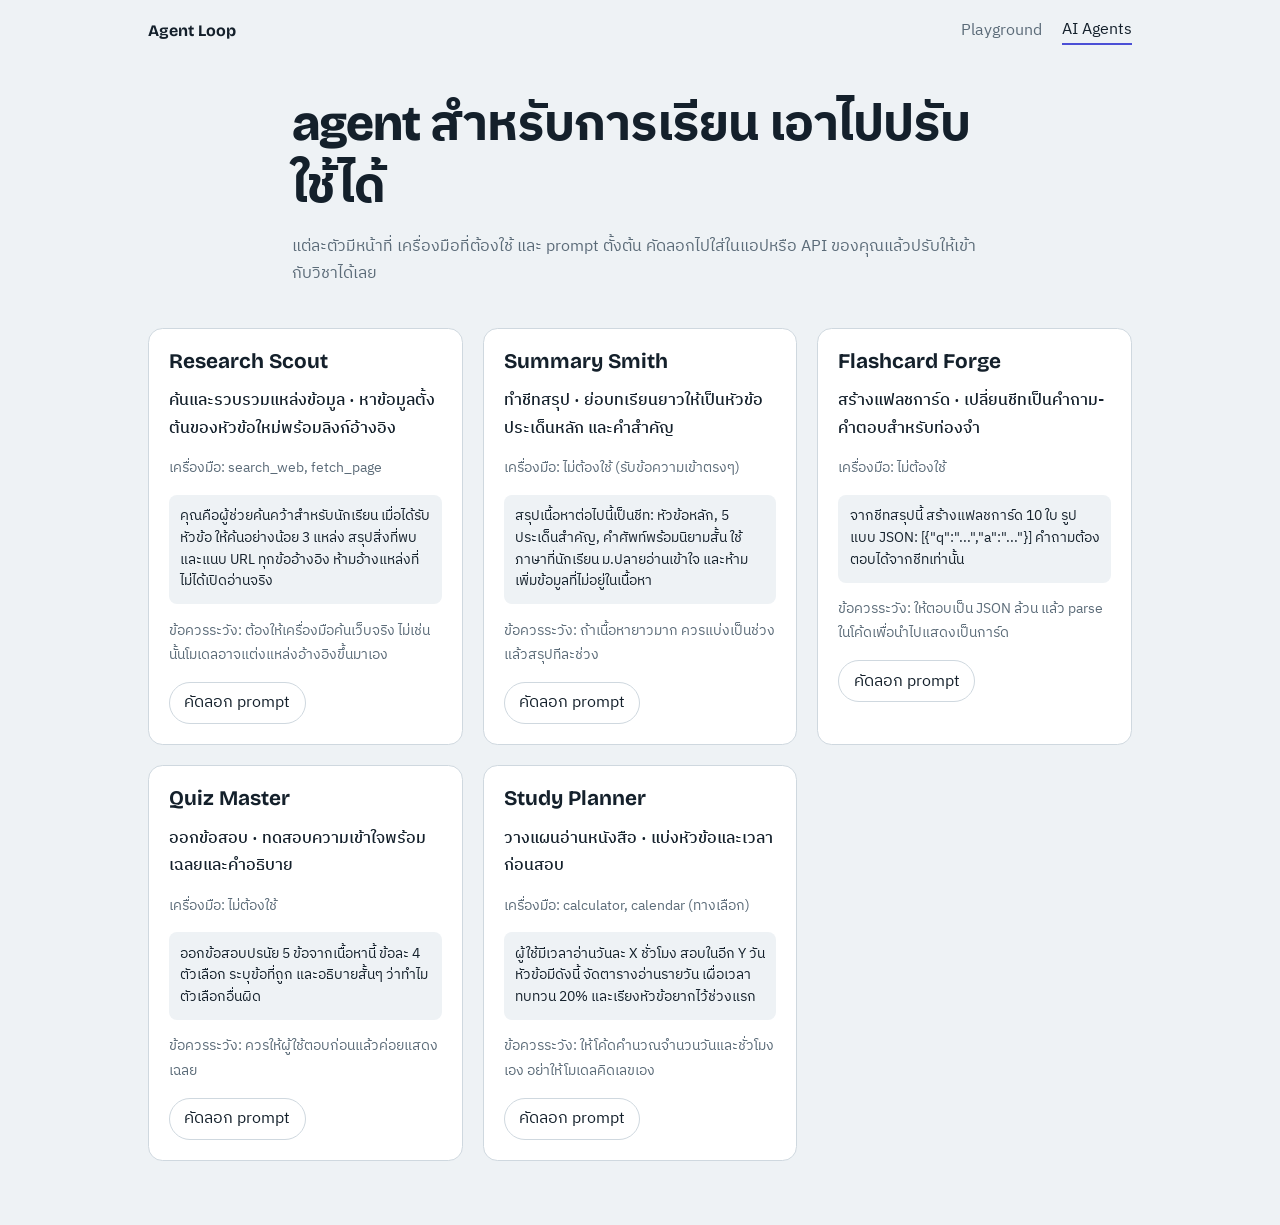
==== agents.html @ 44f8e17a "play-ground-2" ====
<!DOCTYPE html>
<html lang="th">
<head>
<meta charset="utf-8">
<meta name="viewport" content="width=device-width, initial-scale=1">
<title>AI Agents สายการเรียน · Agent Loop</title>
<link rel="preconnect" href="https://fonts.googleapis.com">
<link rel="preconnect" href="https://fonts.gstatic.com" crossorigin>
<link href="https://fonts.googleapis.com/css2?family=Bricolage+Grotesque:wght@600;800&family=IBM+Plex+Sans+Thai:wght@400;500&family=IBM+Plex+Mono&display=swap" rel="stylesheet">
<link rel="stylesheet" href="style.css">
</head>
<body>
<nav class="nav"><b>Agent Loop</b><a href="index.html">Playground</a><a href="agents.html" aria-current="page">AI Agents</a></nav>
<header class="hero"><h1>agent สำหรับการเรียน เอาไปปรับใช้ได้</h1>
<p>แต่ละตัวมีหน้าที่ เครื่องมือที่ต้องใช้ และ prompt ตั้งต้น คัดลอกไปใส่ในแอปหรือ API ของคุณแล้วปรับให้เข้ากับวิชาได้เลย</p></header>
<main><div id="grid" class="grid"></div></main>
<script src="agents.js"></script>
</body>
</html>
---- style.css ----
:root{--bg:#eef2f5;--ink:#14202b;--mute:#5b6b78;--line:#cfd8df;--card:#fff;--think:#4b4fd6;--tool:#b86e00;--observe:#1f8a5b;--answer:#14202b}
*{box-sizing:border-box}
body{margin:0;background:var(--bg);color:var(--ink);font:400 1rem/1.7 "IBM Plex Sans Thai",system-ui,sans-serif}
h1,h2,h3{font-family:"Bricolage Grotesque","IBM Plex Sans Thai",sans-serif;line-height:1.25;margin:0}
.nav{display:flex;gap:1.25rem;align-items:center;max-width:64rem;margin:0 auto;padding:1rem 1.25rem}
.nav b{margin-right:auto;font-family:"Bricolage Grotesque",sans-serif}.nav a{color:var(--mute);text-decoration:none}.nav a[aria-current]{color:var(--ink);border-bottom:2px solid var(--think)}
.hero{max-width:46rem;margin:0 auto;padding:2rem 1.25rem 1rem}
.hero h1{font-size:clamp(1.9rem,5.5vw,3.1rem);font-weight:800;letter-spacing:-.02em}.hero p{color:var(--mute);margin:1rem 0 0}
main{max-width:64rem;margin:0 auto;padding:0 1.25rem 4rem}
.ask{margin:1.5rem 0}.ask label{font-weight:500}
.row{display:flex;gap:.6rem;margin:.4rem 0 .8rem}
input{flex:1;font:inherit;padding:.7rem .9rem;border:1.5px solid var(--line);border-radius:.6rem;background:var(--card);color:var(--ink);min-width:0}
button{font:inherit;cursor:pointer}
.run{background:var(--think);color:#fff;border:0;padding:.7rem 1.3rem;border-radius:.6rem;font-weight:500}.run:disabled{opacity:.55;cursor:wait}
.chips{display:flex;flex-wrap:wrap;gap:.5rem}.chip,.acts button,.card button{border:1.5px solid var(--line);background:var(--card);color:var(--ink);padding:.4rem .9rem;border-radius:999px}
:is(button,input,a):focus-visible{outline:3px solid var(--tool);outline-offset:2px}
.cols{display:grid;grid-template-columns:1fr 1fr;gap:1.25rem;align-items:start}
.panel,.card{background:var(--card);border:1px solid var(--line);border-radius:.9rem;padding:1.25rem}
.panel h2,.card h2{font-size:1.3rem;margin-bottom:.8rem}
.round{font:400 .85rem "IBM Plex Mono",monospace;color:var(--think);margin-left:.5rem}
.trace:empty::before,.sheet:empty::before{content:"ยังไม่เริ่ม พิมพ์หัวข้อแล้วกดค้นคว้า";color:var(--mute)}
.trace{list-style:none;margin:0;padding:0;display:grid;gap:.7rem}
.step{border-left:4px solid var(--c);padding:.1rem 0 .1rem .9rem;animation:in .25s ease-out;overflow-wrap:anywhere}
.step b{color:var(--c);font-weight:500;font-size:.9rem}.step p{margin:0}
.step code{display:block;font:.82rem/1.5 "IBM Plex Mono",monospace;background:var(--bg);padding:.4rem .6rem;border-radius:.4rem;margin-top:.25rem;overflow-x:auto}
.step.think{--c:var(--think)}.step.tool{--c:var(--tool)}.step.observe{--c:var(--observe)}.step.answer{--c:var(--answer)}
@keyframes in{from{opacity:0;transform:translateY(4px)}to{opacity:1;transform:none}}
.sheet h3{font-size:1.25rem}.sheet h4{margin:1rem 0 .2rem;color:var(--think);font-size:.95rem}.sheet p,.sheet ul,.sheet ol{margin:.2rem 0}.sheet li{margin:.3rem 0}
.sheet a{color:var(--think)}.acts{display:flex;gap:.5rem;margin-top:1rem}
.note,.sub{color:var(--mute);font-size:.9rem}
.road{margin-top:2.5rem;max-width:44rem}.road h2{font-size:1.3rem}
.grid{display:grid;grid-template-columns:repeat(auto-fit,minmax(19rem,1fr));gap:1.25rem;margin-top:1.5rem}
.card .role{margin:0 0 .3rem;font-weight:500}.card pre{white-space:pre-wrap;background:var(--bg);padding:.7rem;border-radius:.5rem;font:.85rem/1.6 "IBM Plex Sans Thai",sans-serif;margin:.6rem 0}
@media(max-width:760px){.cols{grid-template-columns:1fr}.row{flex-direction:column}}
@media(prefers-reduced-motion:reduce){.step{animation:none}}
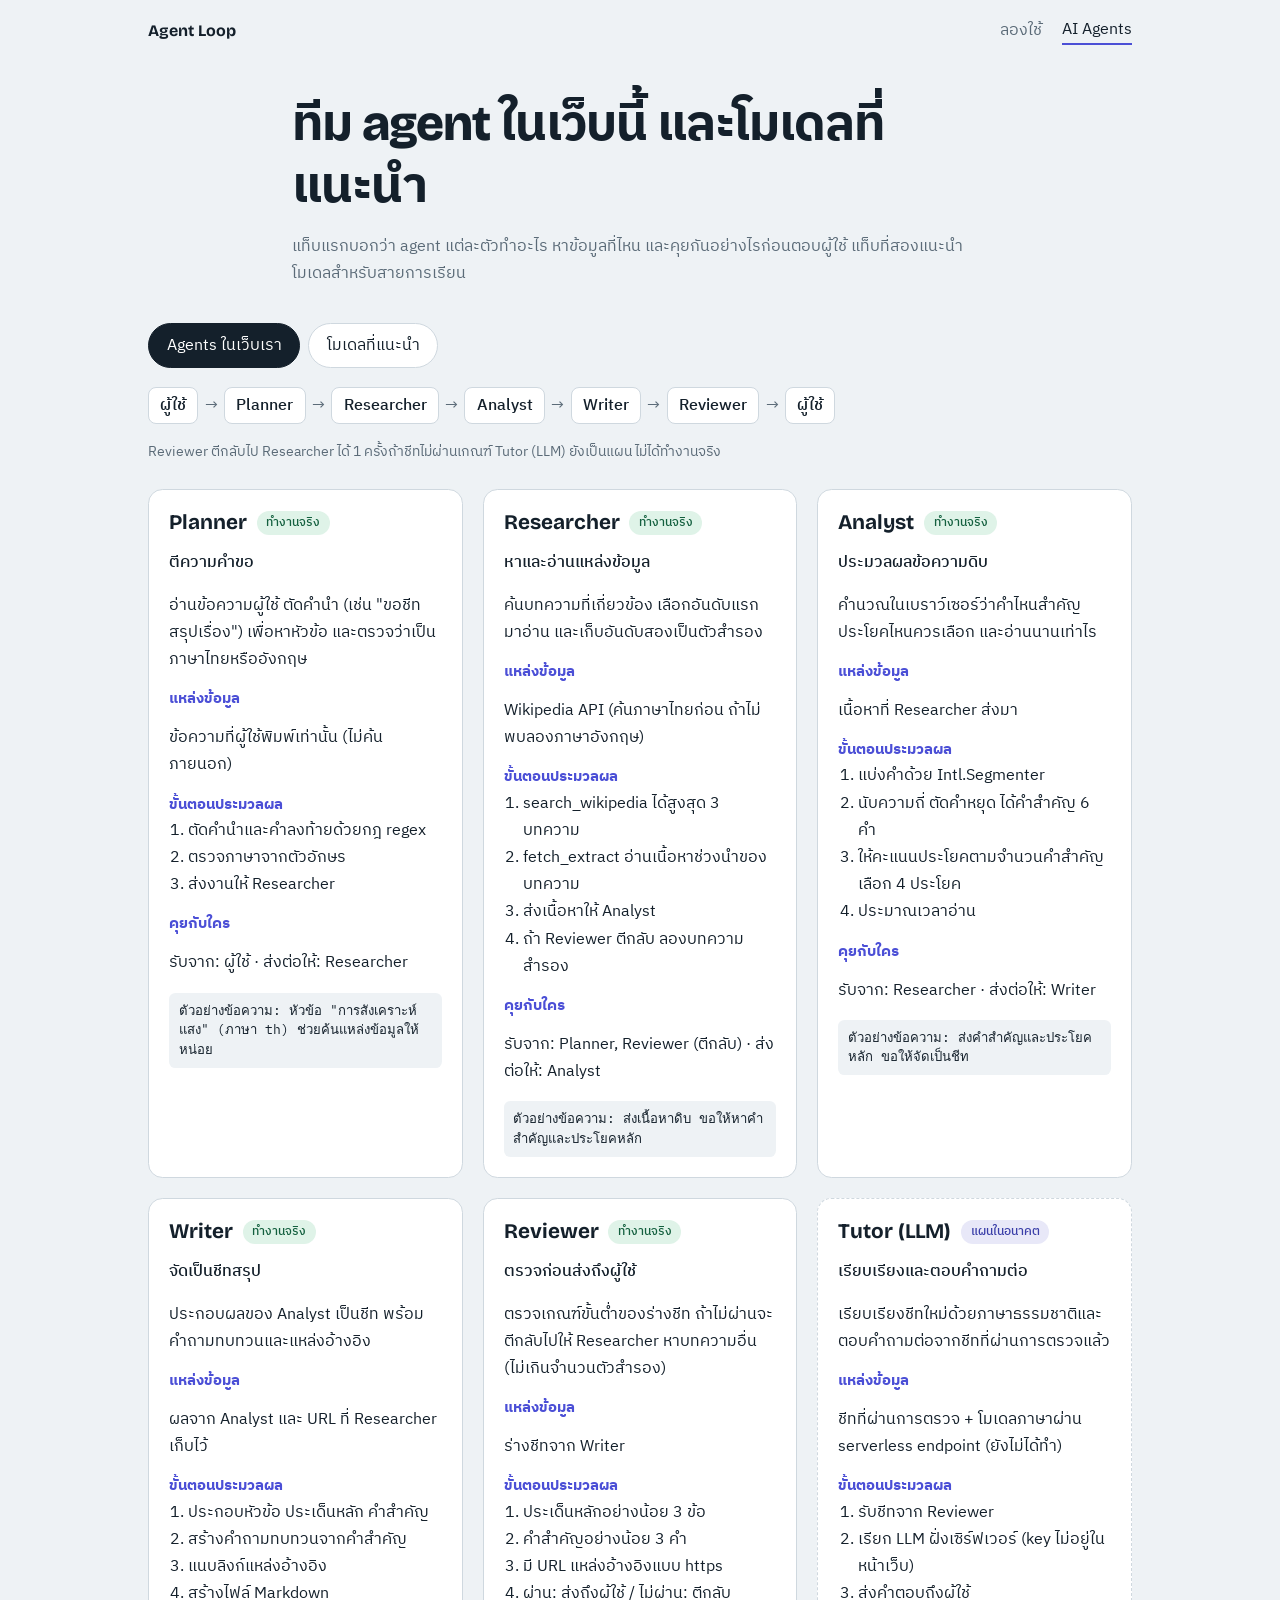
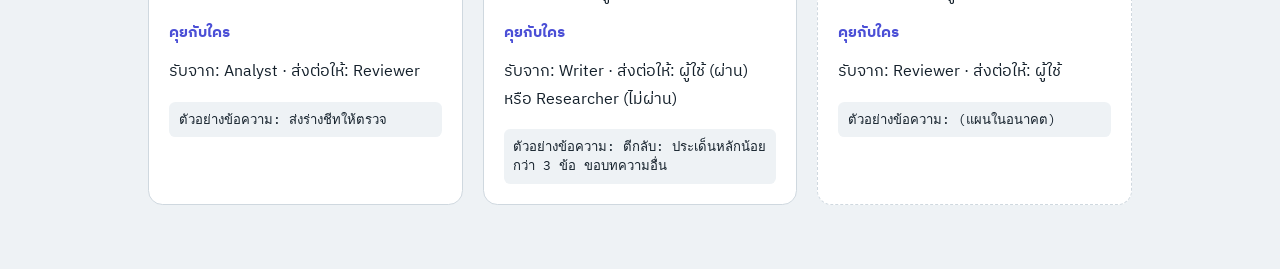
==== commit 6a534536: "play-ground-3" ====
--- a/agents.html
+++ b/agents.html
@@ -3,17 +3,24 @@
 <head>
 <meta charset="utf-8">
 <meta name="viewport" content="width=device-width, initial-scale=1">
-<title>AI Agents สายการเรียน · Agent Loop</title>
+<title>AI Agents · Agent Loop</title>
 <link rel="preconnect" href="https://fonts.googleapis.com">
 <link rel="preconnect" href="https://fonts.gstatic.com" crossorigin>
 <link href="https://fonts.googleapis.com/css2?family=Bricolage+Grotesque:wght@600;800&family=IBM+Plex+Sans+Thai:wght@400;500&family=IBM+Plex+Mono&display=swap" rel="stylesheet">
 <link rel="stylesheet" href="style.css">
 </head>
 <body>
-<nav class="nav"><b>Agent Loop</b><a href="index.html">Playground</a><a href="agents.html" aria-current="page">AI Agents</a></nav>
-<header class="hero"><h1>agent สำหรับการเรียน เอาไปปรับใช้ได้</h1>
-<p>แต่ละตัวมีหน้าที่ เครื่องมือที่ต้องใช้ และ prompt ตั้งต้น คัดลอกไปใส่ในแอปหรือ API ของคุณแล้วปรับให้เข้ากับวิชาได้เลย</p></header>
-<main><div id="grid" class="grid"></div></main>
-<script src="agents.js"></script>
+<nav class="nav"><b>Agent Loop</b><a href="index.html">ลองใช้</a><a href="agents.html" aria-current="page">AI Agents</a></nav>
+<header class="hero"><h1>ทีม agent ในเว็บนี้ และโมเดลที่แนะนำ</h1>
+<p>แท็บแรกบอกว่า agent แต่ละตัวทำอะไร หาข้อมูลที่ไหน และคุยกันอย่างไรก่อนตอบผู้ใช้ แท็บที่สองแนะนำโมเดลสำหรับสายการเรียน</p></header>
+<main>
+  <div class="tabs" role="tablist" aria-label="หมวด">
+    <button role="tab" id="t1" aria-selected="true" aria-controls="p1">Agents ในเว็บเรา</button>
+    <button role="tab" id="t2" aria-selected="false" aria-controls="p2" tabindex="-1">โมเดลที่แนะนำ</button>
+  </div>
+  <section id="p1" role="tabpanel" aria-labelledby="t1"></section>
+  <section id="p2" role="tabpanel" aria-labelledby="t2" hidden></section>
+</main>
+<script src="data.js"></script><script src="agents.js"></script>
 </body>
 </html>
--- a/style.css
+++ b/style.css
@@ -33,3 +33,20 @@
 .card .role{margin:0 0 .3rem;font-weight:500}.card pre{white-space:pre-wrap;background:var(--bg);padding:.7rem;border-radius:.5rem;font:.85rem/1.6 "IBM Plex Sans Thai",sans-serif;margin:.6rem 0}
 @media(max-width:760px){.cols{grid-template-columns:1fr}.row{flex-direction:column}}
 @media(prefers-reduced-motion:reduce){.step{animation:none}}
+/* ---- v3 ---- */
+.bubble{border-radius:.9rem;padding:.9rem 1.1rem;margin:.8rem 0;max-width:46rem}
+.bubble.user{background:var(--ink);color:#fff;margin-left:auto;width:fit-content}
+.bubble.bot{background:var(--card);border:1px solid var(--line)}.bubble p{margin:0 0 .6rem}
+details summary{cursor:pointer;color:var(--think);font-weight:500}.status{color:var(--mute);font-weight:400;font-size:.85rem}
+details .trace{margin-top:.8rem}
+.step.msg{--c:var(--think)}
+#sheetBox{margin-top:1rem}
+.tabs{display:flex;gap:.5rem;margin:1.2rem 0}
+[role=tab]{border:1.5px solid var(--line);background:var(--card);color:var(--ink);padding:.5rem 1.1rem;border-radius:999px;font:inherit;cursor:pointer}
+[role=tab][aria-selected=true]{background:var(--ink);color:#fff;border-color:var(--ink)}
+.flow{display:flex;flex-wrap:wrap;gap:.4rem;align-items:center}.node{background:var(--card);border:1px solid var(--line);padding:.25rem .7rem;border-radius:.5rem;font-weight:500}.arr{color:var(--mute)}
+.card h3{font-size:.95rem;color:var(--think);margin:1rem 0 .2rem;font-family:"IBM Plex Sans Thai",sans-serif}
+.card ol{margin:.2rem 0;padding-left:1.2rem}.card code{display:block;font:.82rem/1.5 "IBM Plex Mono",monospace;background:var(--bg);padding:.5rem .6rem;border-radius:.4rem;margin-top:.8rem;overflow-wrap:anywhere}
+.card.planned{border-style:dashed}.badge{font:500 .75rem "IBM Plex Sans Thai",sans-serif;padding:.15rem .6rem;border-radius:999px;margin-left:.6rem;vertical-align:middle}
+.badge.live{background:#dff3e8;color:#14603f}.badge.planned{background:#e8e8f8;color:#3a3ea8}
+#p2 h2{margin:1.5rem 0 .6rem;font-size:1.3rem}
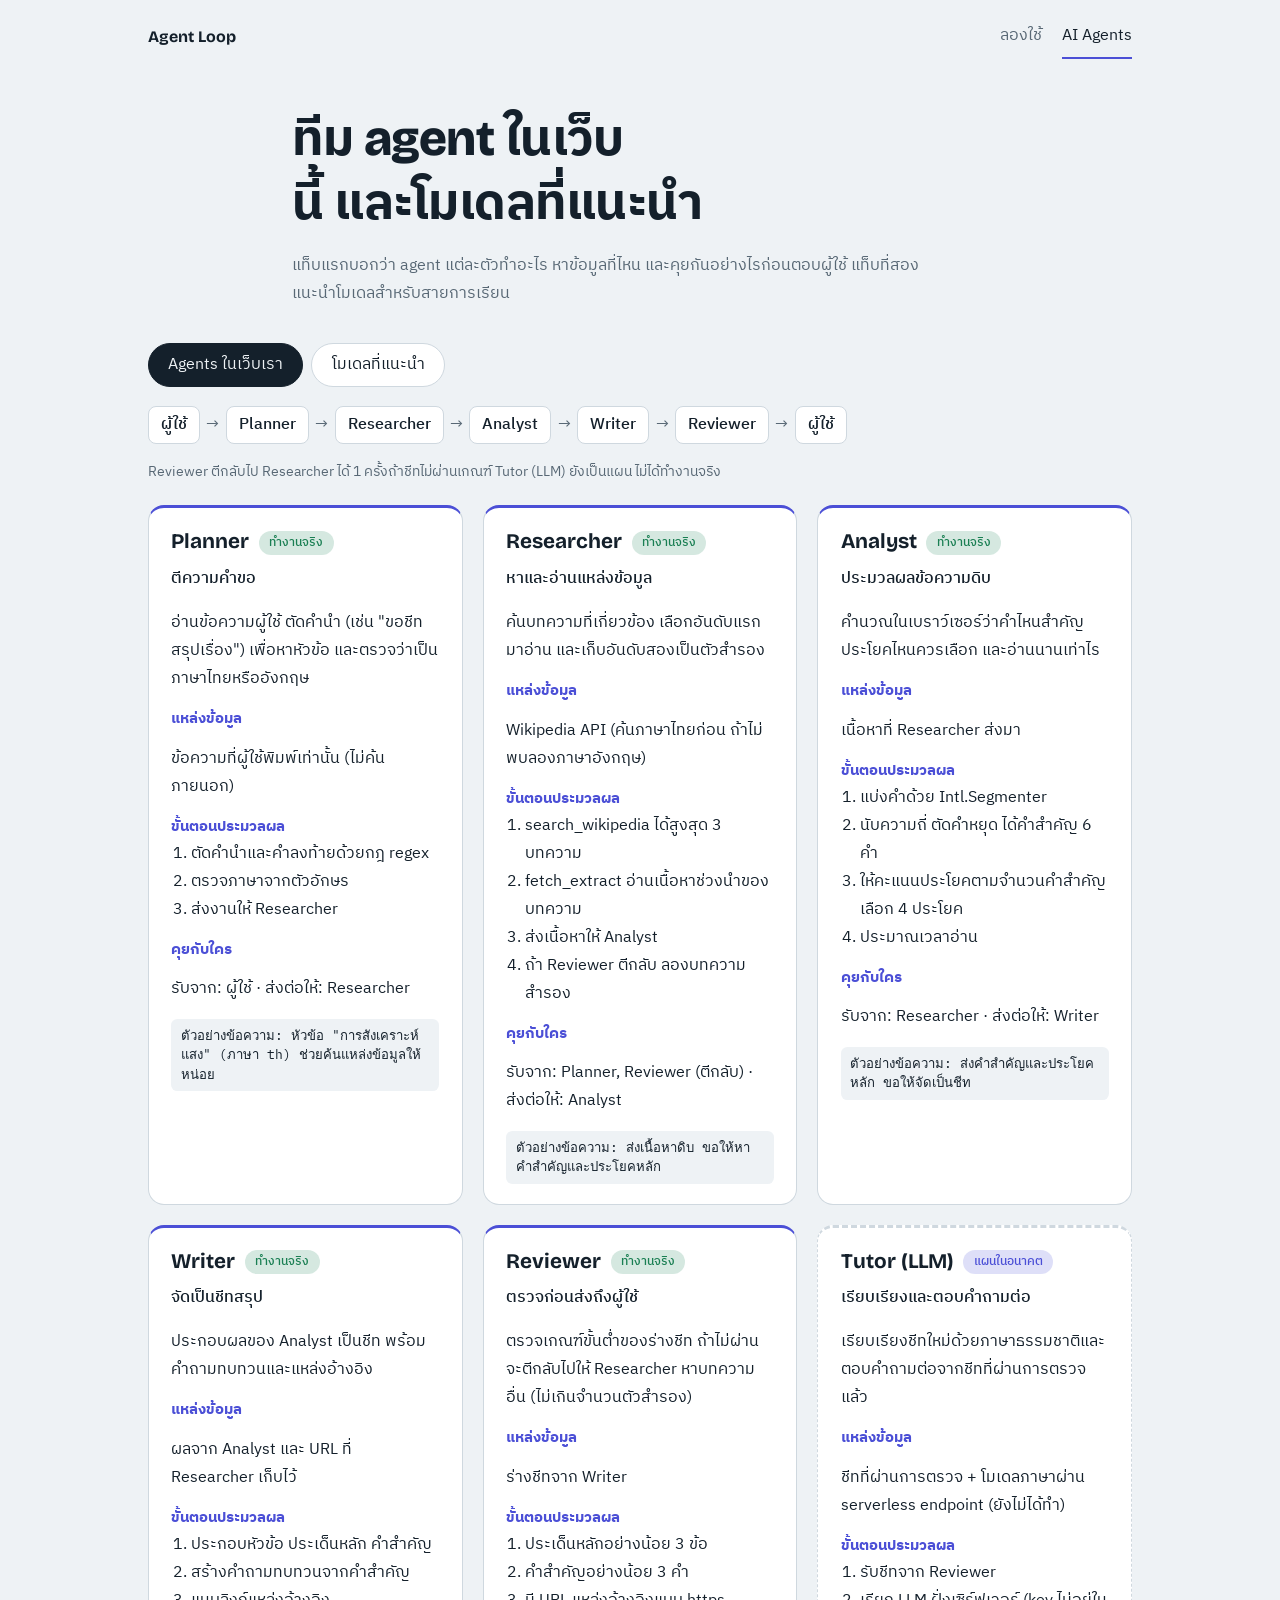
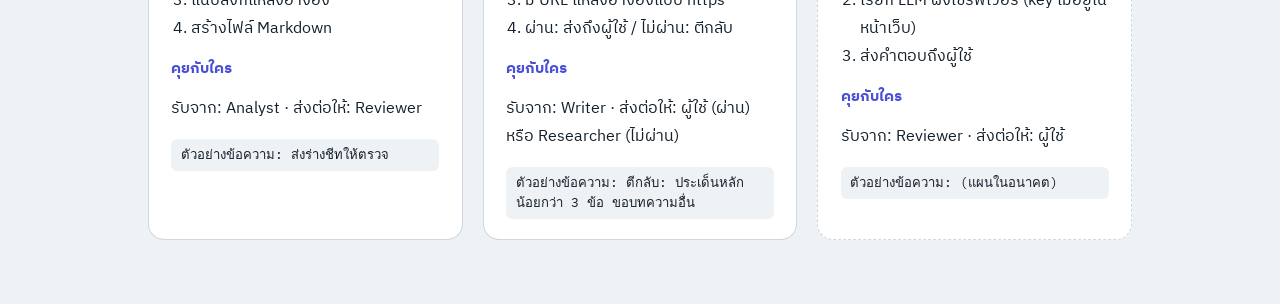
==== commit 8c4e47bb: "New update" ====
--- a/agents.html
+++ b/agents.html
@@ -6,7 +6,7 @@
 <title>AI Agents · Agent Loop</title>
 <link rel="preconnect" href="https://fonts.googleapis.com">
 <link rel="preconnect" href="https://fonts.gstatic.com" crossorigin>
-<link href="https://fonts.googleapis.com/css2?family=Bricolage+Grotesque:wght@600;800&family=IBM+Plex+Sans+Thai:wght@400;500&family=IBM+Plex+Mono&display=swap" rel="stylesheet">
+<link href="https://fonts.googleapis.com/css2?family=Bricolage+Grotesque:wght@600;800&family=IBM+Plex+Sans+Thai:wght@400;500;600&family=IBM+Plex+Mono&display=swap" rel="stylesheet">
 <link rel="stylesheet" href="style.css">
 </head>
 <body>
--- a/style.css
+++ b/style.css
@@ -1,52 +1,72 @@
-:root{--bg:#eef2f5;--ink:#14202b;--mute:#5b6b78;--line:#cfd8df;--card:#fff;--think:#4b4fd6;--tool:#b86e00;--observe:#1f8a5b;--answer:#14202b}
+:root{--bg:#eef2f5;--surface:#fff;--ink:#14202b;--mute:#586875;--line:#cfd8df;--think:#4b4fd6;--tool:#a85f00;--observe:#1a7f53;--soft:#e6e7fb;--on:#fff;color-scheme:light dark}
+@media(prefers-color-scheme:dark){:root{--bg:#0f1720;--surface:#17212b;--ink:#e8eef3;--mute:#9fb0be;--line:#2b3a47;--think:#9a9dff;--tool:#f0a64a;--observe:#4fcf9a;--soft:#232647;--on:#0f1720}}
 *{box-sizing:border-box}
-body{margin:0;background:var(--bg);color:var(--ink);font:400 1rem/1.7 "IBM Plex Sans Thai",system-ui,sans-serif}
-h1,h2,h3{font-family:"Bricolage Grotesque","IBM Plex Sans Thai",sans-serif;line-height:1.25;margin:0}
+body{margin:0;background:var(--bg);color:var(--ink);font:400 1rem/1.75 "IBM Plex Sans Thai",system-ui,sans-serif}
+h1,h2,h3{font-family:"Bricolage Grotesque","IBM Plex Sans Thai",sans-serif;line-height:1.3;margin:0}
 .nav{display:flex;gap:1.25rem;align-items:center;max-width:64rem;margin:0 auto;padding:1rem 1.25rem}
-.nav b{margin-right:auto;font-family:"Bricolage Grotesque",sans-serif}.nav a{color:var(--mute);text-decoration:none}.nav a[aria-current]{color:var(--ink);border-bottom:2px solid var(--think)}
+.nav b{margin-right:auto;font-family:"Bricolage Grotesque",sans-serif}
+.nav a{color:var(--mute);text-decoration:none;padding:.4rem 0;border-bottom:2px solid transparent}.nav a:hover{color:var(--ink)}
+.nav a[aria-current]{color:var(--ink);border-bottom-color:var(--think)}
 .hero{max-width:46rem;margin:0 auto;padding:2rem 1.25rem 1rem}
-.hero h1{font-size:clamp(1.9rem,5.5vw,3.1rem);font-weight:800;letter-spacing:-.02em}.hero p{color:var(--mute);margin:1rem 0 0}
+.hero h1{font-size:clamp(1.9rem,5.5vw,3.1rem);font-weight:800;letter-spacing:-.01em;text-wrap:balance}
+.hero p{color:var(--mute);margin:1rem 0 0;max-width:40rem}
 main{max-width:64rem;margin:0 auto;padding:0 1.25rem 4rem}
-.ask{margin:1.5rem 0}.ask label{font-weight:500}
+.ask{margin:1.5rem 0 0;max-width:46rem}.ask label{font-weight:500}
 .row{display:flex;gap:.6rem;margin:.4rem 0 .8rem}
-input{flex:1;font:inherit;padding:.7rem .9rem;border:1.5px solid var(--line);border-radius:.6rem;background:var(--card);color:var(--ink);min-width:0}
+input{flex:1;min-width:0;min-height:48px;font:inherit;padding:.6rem 1rem;border:1.5px solid var(--line);border-radius:.7rem;background:var(--surface);color:var(--ink)}
+input::placeholder{color:var(--mute)}
 button{font:inherit;cursor:pointer}
-.run{background:var(--think);color:#fff;border:0;padding:.7rem 1.3rem;border-radius:.6rem;font-weight:500}.run:disabled{opacity:.55;cursor:wait}
-.chips{display:flex;flex-wrap:wrap;gap:.5rem}.chip,.acts button,.card button{border:1.5px solid var(--line);background:var(--card);color:var(--ink);padding:.4rem .9rem;border-radius:999px}
-:is(button,input,a):focus-visible{outline:3px solid var(--tool);outline-offset:2px}
-.cols{display:grid;grid-template-columns:1fr 1fr;gap:1.25rem;align-items:start}
-.panel,.card{background:var(--card);border:1px solid var(--line);border-radius:.9rem;padding:1.25rem}
-.panel h2,.card h2{font-size:1.3rem;margin-bottom:.8rem}
-.round{font:400 .85rem "IBM Plex Mono",monospace;color:var(--think);margin-left:.5rem}
-.trace:empty::before,.sheet:empty::before{content:"ยังไม่เริ่ม พิมพ์หัวข้อแล้วกดค้นคว้า";color:var(--mute)}
+.run{min-height:48px;background:var(--think);color:var(--on);border:0;padding:0 1.5rem;border-radius:.7rem;font-weight:500}.run:disabled{opacity:.55;cursor:wait}
+.chips{display:flex;flex-wrap:wrap;gap:.5rem}
+.chip,.acts button,.card button{min-height:44px;display:inline-flex;align-items:center;border:1.5px solid var(--line);background:var(--surface);color:var(--ink);padding:0 1rem;border-radius:999px}
+.chip:hover,.acts button:hover{border-color:var(--think)}
+:is(button,input,a,summary):focus-visible{outline:3px solid var(--tool);outline-offset:2px}
+.pipe{display:flex;list-style:none;margin:2rem 0 .5rem;padding:0;counter-reset:s;max-width:46rem}
+.pipe li{flex:1;min-width:0;position:relative;text-align:center;font-size:.85rem;color:var(--mute);padding-top:2.3rem;overflow-wrap:anywhere}
+.pipe li::before{content:counter(s);counter-increment:s;position:absolute;top:0;left:50%;transform:translateX(-50%);width:1.8rem;height:1.8rem;border-radius:50%;border:2px solid var(--line);background:var(--surface);display:grid;place-items:center;font:500 .8rem "IBM Plex Mono",monospace;z-index:1}
+.pipe li::after{content:"";position:absolute;top:.85rem;left:calc(50% + 1.1rem);right:calc(-50% + 1.1rem);height:2px;background:var(--line)}
+.pipe li:last-child::after{display:none}
+.pipe li.done{color:var(--ink)}.pipe li.done::before{content:"✓";background:var(--observe);border-color:var(--observe);color:var(--surface)}.pipe li.done::after{background:var(--observe)}
+.pipe li.active{color:var(--ink);font-weight:500}.pipe li.active::before{border-color:var(--think);box-shadow:0 0 0 4px var(--soft);animation:pulse 1.4s ease-in-out infinite}
+.pipe li.fail{color:var(--ink)}.pipe li.fail::before{content:"!";border-color:var(--tool);color:var(--tool)}
+@keyframes pulse{50%{box-shadow:0 0 0 7px var(--soft)}}
+.bubble{border-radius:1rem;padding:.9rem 1.15rem;margin:.9rem 0;max-width:46rem}
+.bubble.user{background:var(--ink);color:var(--bg);margin-left:auto;width:fit-content;border-bottom-right-radius:.25rem}
+.bubble.bot{background:var(--surface);border:1px solid var(--line);border-bottom-left-radius:.25rem}.bubble p{margin:0 0 .7rem}
+.busy::before{content:"";display:inline-block;width:.9em;height:.9em;margin-right:.5em;vertical-align:-.1em;border:2px solid var(--line);border-top-color:var(--think);border-radius:50%;animation:spin .8s linear infinite}
+@keyframes spin{to{transform:rotate(360deg)}}
+details summary{cursor:pointer;color:var(--think);font-weight:500;padding:.3rem 0;list-style:none}
+details summary::-webkit-details-marker{display:none}
+details summary::before{content:"▸";display:inline-block;margin-right:.5rem;transition:transform .15s}
+details[open] summary::before{transform:rotate(90deg)}
+.status{color:var(--mute);font-weight:400;font-size:.85rem}
+details .trace{margin-top:.8rem}
 .trace{list-style:none;margin:0;padding:0;display:grid;gap:.7rem}
 .step{border-left:4px solid var(--c);padding:.1rem 0 .1rem .9rem;animation:in .25s ease-out;overflow-wrap:anywhere}
 .step b{color:var(--c);font-weight:500;font-size:.9rem}.step p{margin:0}
-.step code{display:block;font:.82rem/1.5 "IBM Plex Mono",monospace;background:var(--bg);padding:.4rem .6rem;border-radius:.4rem;margin-top:.25rem;overflow-x:auto}
-.step.think{--c:var(--think)}.step.tool{--c:var(--tool)}.step.observe{--c:var(--observe)}.step.answer{--c:var(--answer)}
+.step code,.card code{display:block;font:.82rem/1.5 "IBM Plex Mono",monospace;background:var(--bg);padding:.4rem .6rem;border-radius:.4rem;margin-top:.3rem;overflow-x:auto}
+.step.msg{--c:var(--think)}.step.tool{--c:var(--tool)}.step.observe{--c:var(--observe)}
 @keyframes in{from{opacity:0;transform:translateY(4px)}to{opacity:1;transform:none}}
-.sheet h3{font-size:1.25rem}.sheet h4{margin:1rem 0 .2rem;color:var(--think);font-size:.95rem}.sheet p,.sheet ul,.sheet ol{margin:.2rem 0}.sheet li{margin:.3rem 0}
-.sheet a{color:var(--think)}.acts{display:flex;gap:.5rem;margin-top:1rem}
+.panel,.card{background:var(--surface);border:1px solid var(--line);border-radius:1rem;padding:1.25rem 1.4rem}
+#sheetBox{margin-top:1rem;max-width:46rem}.panel h2,.card h2{font-size:1.3rem;margin-bottom:.6rem}
+.sheet h3{font-size:1.4rem}.sheet h4{margin:1.2rem 0 .3rem;color:var(--think);font-size:.95rem}
+.sheet p,.sheet ul,.sheet ol{margin:.2rem 0}.sheet li{margin:.4rem 0}.sheet a{color:var(--think)}
+.kws{display:flex;flex-wrap:wrap;gap:.4rem}.kw{background:var(--soft);color:var(--ink);padding:.1rem .7rem;border-radius:999px;font-size:.9rem}
+.acts{display:flex;flex-wrap:wrap;gap:.5rem;margin-top:1.2rem}
 .note,.sub{color:var(--mute);font-size:.9rem}
-.road{margin-top:2.5rem;max-width:44rem}.road h2{font-size:1.3rem}
-.grid{display:grid;grid-template-columns:repeat(auto-fit,minmax(19rem,1fr));gap:1.25rem;margin-top:1.5rem}
-.card .role{margin:0 0 .3rem;font-weight:500}.card pre{white-space:pre-wrap;background:var(--bg);padding:.7rem;border-radius:.5rem;font:.85rem/1.6 "IBM Plex Sans Thai",sans-serif;margin:.6rem 0}
-@media(max-width:760px){.cols{grid-template-columns:1fr}.row{flex-direction:column}}
-@media(prefers-reduced-motion:reduce){.step{animation:none}}
-/* ---- v3 ---- */
-.bubble{border-radius:.9rem;padding:.9rem 1.1rem;margin:.8rem 0;max-width:46rem}
-.bubble.user{background:var(--ink);color:#fff;margin-left:auto;width:fit-content}
-.bubble.bot{background:var(--card);border:1px solid var(--line)}.bubble p{margin:0 0 .6rem}
-details summary{cursor:pointer;color:var(--think);font-weight:500}.status{color:var(--mute);font-weight:400;font-size:.85rem}
-details .trace{margin-top:.8rem}
-.step.msg{--c:var(--think)}
-#sheetBox{margin-top:1rem}
-.tabs{display:flex;gap:.5rem;margin:1.2rem 0}
-[role=tab]{border:1.5px solid var(--line);background:var(--card);color:var(--ink);padding:.5rem 1.1rem;border-radius:999px;font:inherit;cursor:pointer}
-[role=tab][aria-selected=true]{background:var(--ink);color:#fff;border-color:var(--ink)}
-.flow{display:flex;flex-wrap:wrap;gap:.4rem;align-items:center}.node{background:var(--card);border:1px solid var(--line);padding:.25rem .7rem;border-radius:.5rem;font-weight:500}.arr{color:var(--mute)}
+main>.note{max-width:46rem;margin-top:2rem}
+.tabs{display:flex;flex-wrap:wrap;gap:.5rem;margin:1.2rem 0}
+[role=tab]{min-height:44px;border:1.5px solid var(--line);background:var(--surface);color:var(--ink);padding:0 1.2rem;border-radius:999px}
+[role=tab][aria-selected=true]{background:var(--ink);color:var(--bg);border-color:var(--ink)}
+.flow{display:flex;flex-wrap:wrap;gap:.4rem;align-items:center}.node{background:var(--surface);border:1px solid var(--line);padding:.25rem .75rem;border-radius:.5rem;font-weight:500}.arr{color:var(--mute)}
+.grid{display:grid;grid-template-columns:repeat(auto-fit,minmax(19rem,1fr));gap:1.25rem;margin-top:1.25rem}
+.card{border-top:3px solid var(--think)}.card.planned{border-style:dashed;border-top-color:var(--line)}
+.card .role{margin:0 0 .3rem;font-weight:500}
 .card h3{font-size:.95rem;color:var(--think);margin:1rem 0 .2rem;font-family:"IBM Plex Sans Thai",sans-serif}
-.card ol{margin:.2rem 0;padding-left:1.2rem}.card code{display:block;font:.82rem/1.5 "IBM Plex Mono",monospace;background:var(--bg);padding:.5rem .6rem;border-radius:.4rem;margin-top:.8rem;overflow-wrap:anywhere}
-.card.planned{border-style:dashed}.badge{font:500 .75rem "IBM Plex Sans Thai",sans-serif;padding:.15rem .6rem;border-radius:999px;margin-left:.6rem;vertical-align:middle}
-.badge.live{background:#dff3e8;color:#14603f}.badge.planned{background:#e8e8f8;color:#3a3ea8}
+.card ol{margin:.2rem 0;padding-left:1.2rem}.card a{color:var(--think)}
+.badge{font:500 .75rem "IBM Plex Sans Thai",sans-serif;padding:.15rem .65rem;border-radius:999px;margin-left:.6rem;vertical-align:middle}
+.badge.live{background:color-mix(in srgb,var(--observe) 18%,transparent);color:var(--observe)}
+.badge.planned{background:color-mix(in srgb,var(--think) 18%,transparent);color:var(--think)}
 #p2 h2{margin:1.5rem 0 .6rem;font-size:1.3rem}
+@media(max-width:600px){.row{flex-direction:column}.pipe li{font-size:.72rem}}
+@media(prefers-reduced-motion:reduce){*{animation:none!important;transition:none!important}}
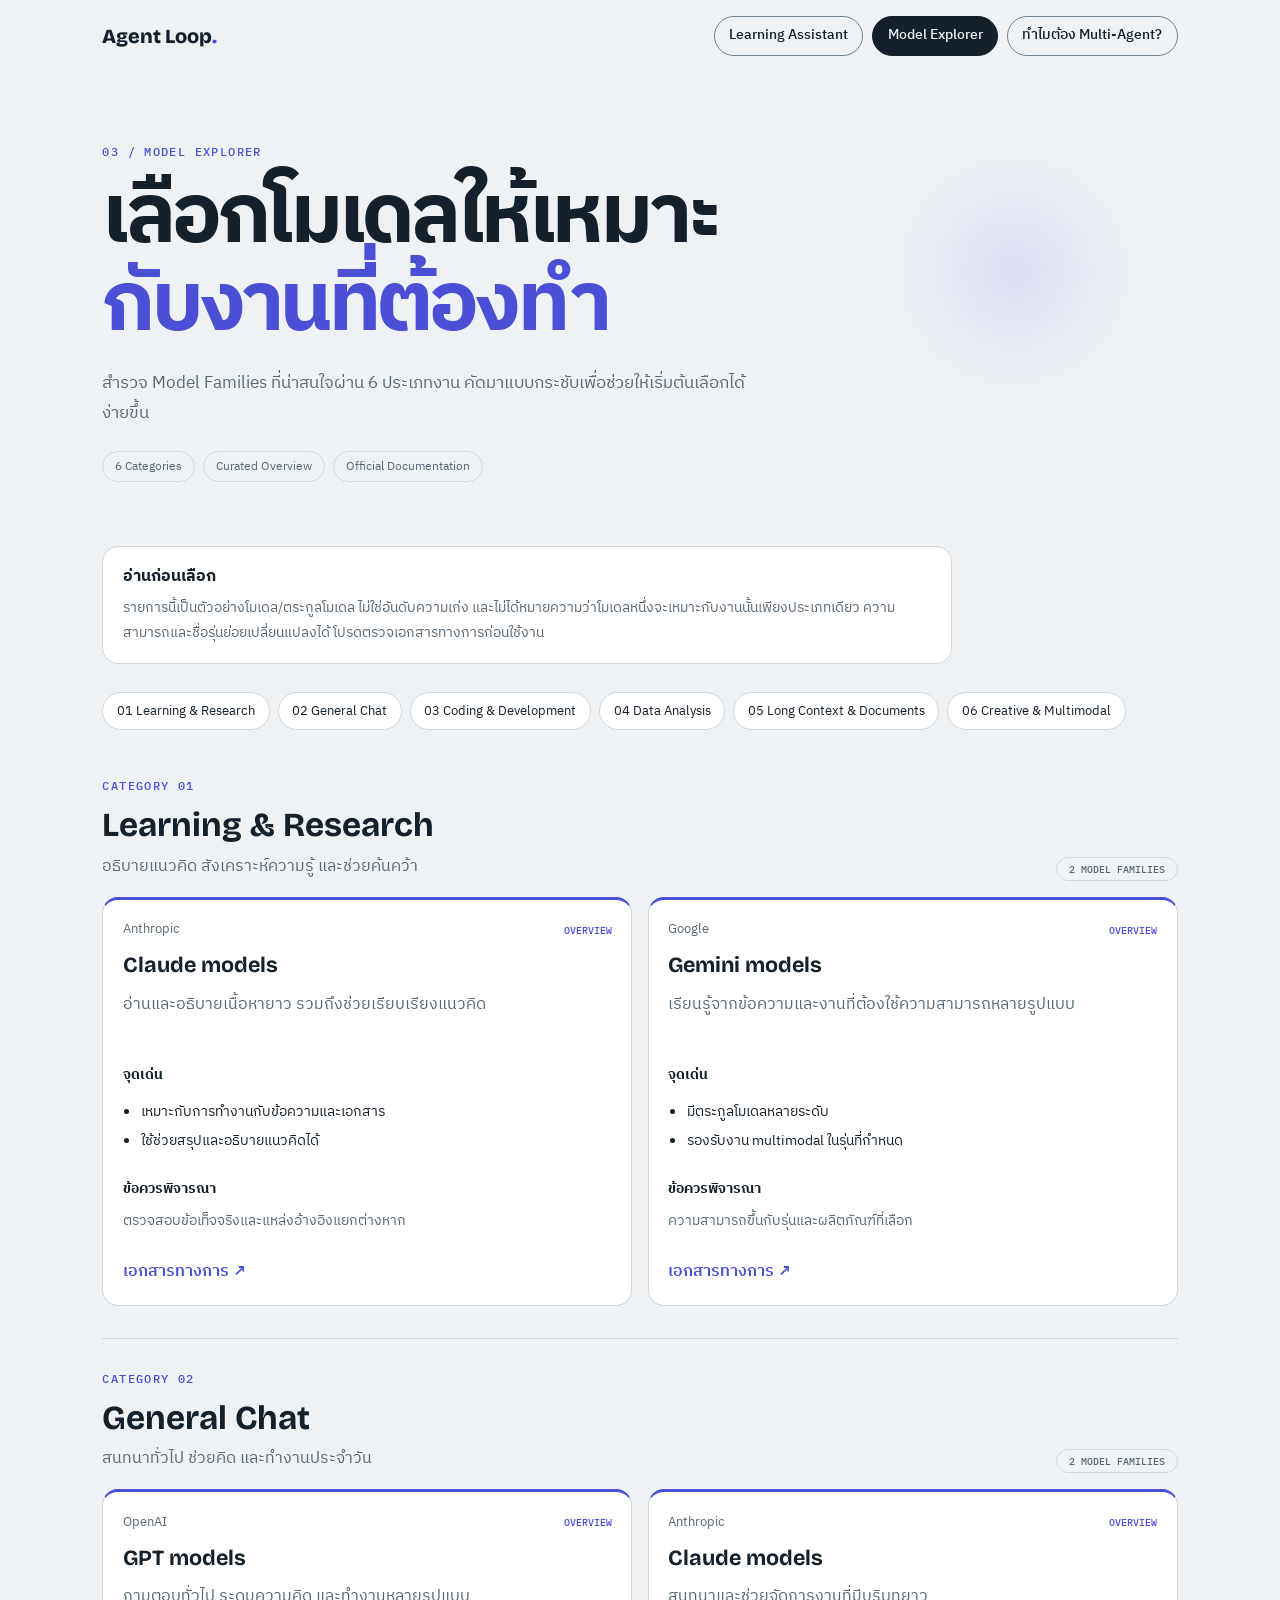
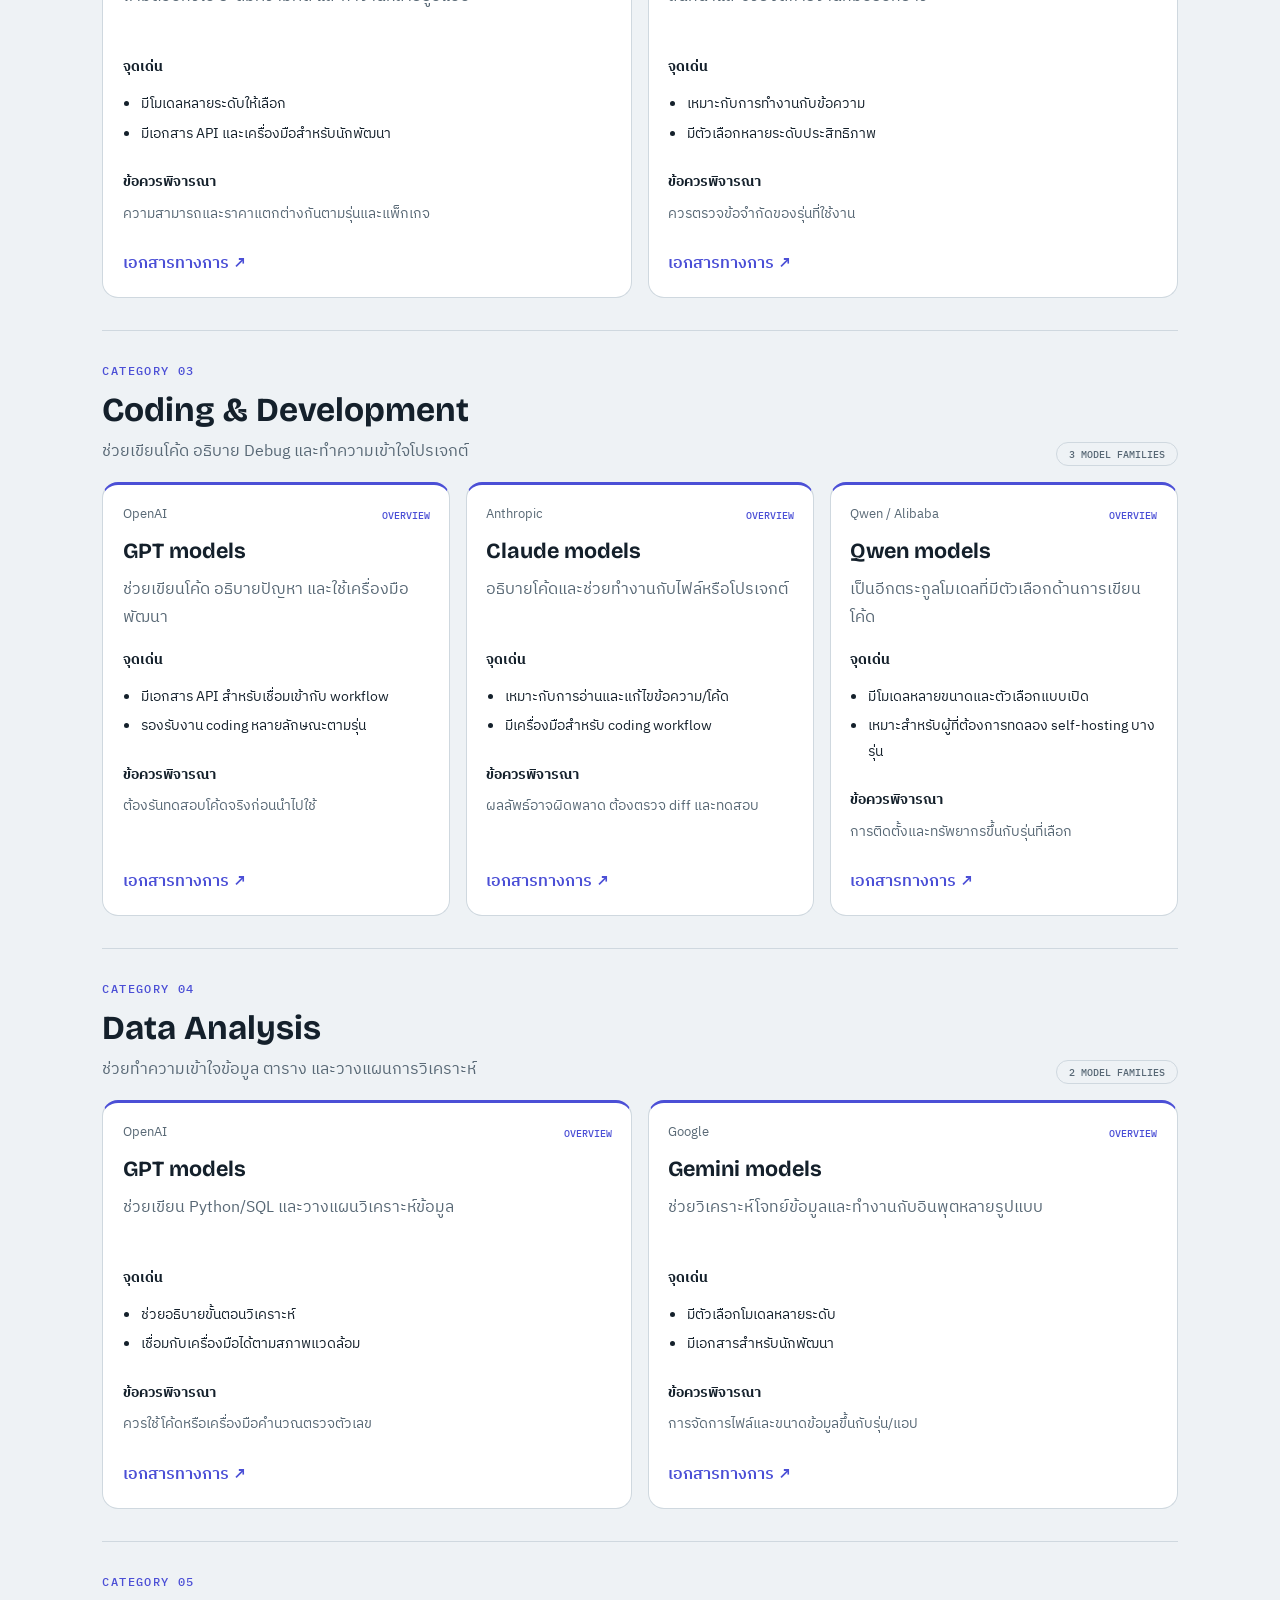
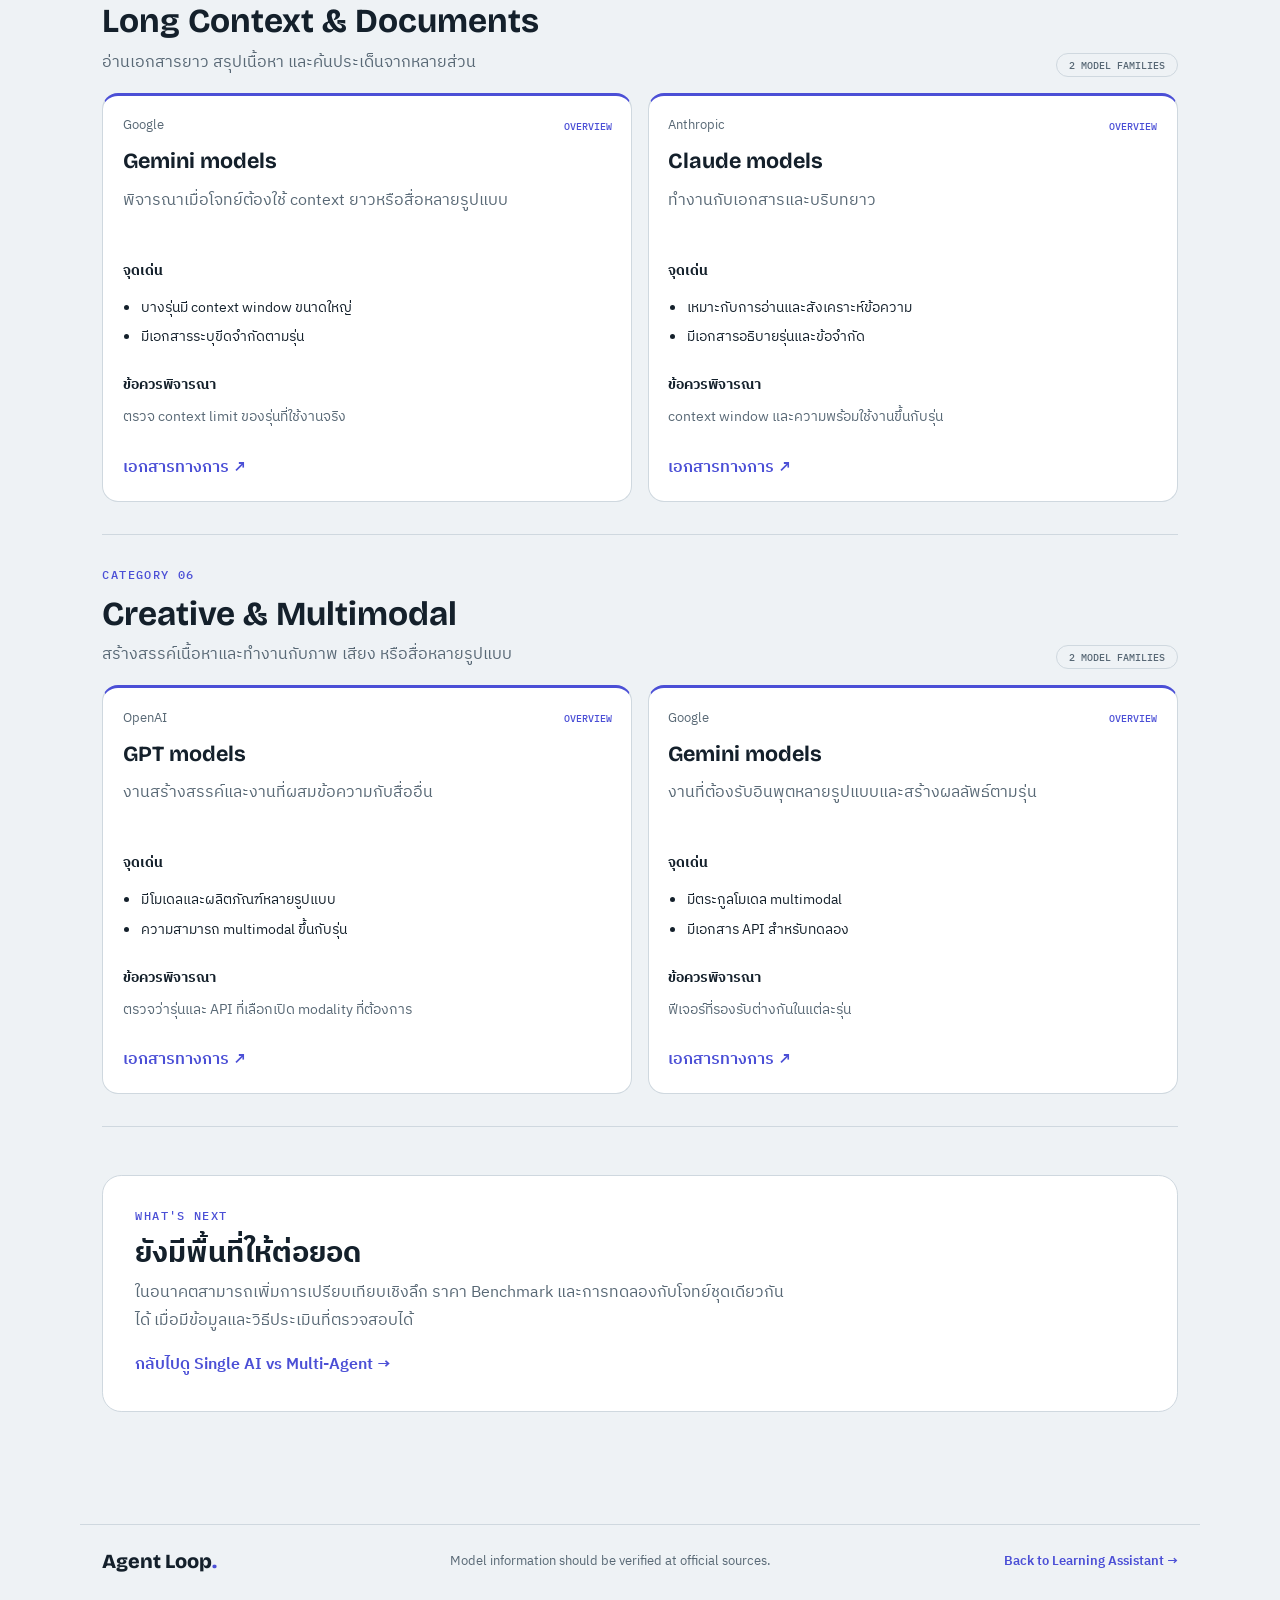
==== commit 51dc9bbb: "Update Playground 6" ====
--- a/agents.html
+++ b/agents.html
@@ -1,26 +1,3 @@
 <!DOCTYPE html>
-<html lang="th">
-<head>
-<meta charset="utf-8">
-<meta name="viewport" content="width=device-width, initial-scale=1">
-<title>AI Agents · Agent Loop</title>
-<link rel="preconnect" href="https://fonts.googleapis.com">
-<link rel="preconnect" href="https://fonts.gstatic.com" crossorigin>
-<link href="https://fonts.googleapis.com/css2?family=Bricolage+Grotesque:wght@600;800&family=IBM+Plex+Sans+Thai:wght@400;500;600&family=IBM+Plex+Mono&display=swap" rel="stylesheet">
-<link rel="stylesheet" href="style.css">
-</head>
-<body>
-<nav class="nav"><b>Agent Loop</b><a href="index.html">ลองใช้</a><a href="agents.html" aria-current="page">AI Agents</a></nav>
-<header class="hero"><h1>ทีม agent ในเว็บนี้ และโมเดลที่แนะนำ</h1>
-<p>แท็บแรกบอกว่า agent แต่ละตัวทำอะไร หาข้อมูลที่ไหน และคุยกันอย่างไรก่อนตอบผู้ใช้ แท็บที่สองแนะนำโมเดลสำหรับสายการเรียน</p></header>
-<main>
-  <div class="tabs" role="tablist" aria-label="หมวด">
-    <button role="tab" id="t1" aria-selected="true" aria-controls="p1">Agents ในเว็บเรา</button>
-    <button role="tab" id="t2" aria-selected="false" aria-controls="p2" tabindex="-1">โมเดลที่แนะนำ</button>
-  </div>
-  <section id="p1" role="tabpanel" aria-labelledby="t1"></section>
-  <section id="p2" role="tabpanel" aria-labelledby="t2" hidden></section>
-</main>
-<script src="data.js"></script><script src="agents.js"></script>
-</body>
-</html>
+<html lang="th"><head><meta charset="utf-8"><meta name="viewport" content="width=device-width, initial-scale=1"><meta http-equiv="refresh" content="0; url=models.html"><title>ย้ายหน้าแล้ว · Agent Loop</title><link rel="stylesheet" href="style.css"></head>
+<body><main class="redirect-page"><h1>หน้านี้ถูกรวมเข้ากับ Model Explorer แล้ว</h1><p>กำลังพาไปยังหน้าใหม่ หากไม่เปลี่ยนหน้าอัตโนมัติ <a href="models.html">กดที่นี่</a></p></main><script>location.replace("models.html");</script></body></html>
--- a/style.css
+++ b/style.css
@@ -1,72 +1,46 @@
-:root{--bg:#eef2f5;--surface:#fff;--ink:#14202b;--mute:#586875;--line:#cfd8df;--think:#4b4fd6;--tool:#a85f00;--observe:#1a7f53;--soft:#e6e7fb;--on:#fff;color-scheme:light dark}
-@media(prefers-color-scheme:dark){:root{--bg:#0f1720;--surface:#17212b;--ink:#e8eef3;--mute:#9fb0be;--line:#2b3a47;--think:#9a9dff;--tool:#f0a64a;--observe:#4fcf9a;--soft:#232647;--on:#0f1720}}
+ :root{--bg:#eef2f5;--surface:#fff;--ink:#14202b;--mute:#586875;--line:#cfd8df;--edge:#6f8190;--think:#4b4fd6;--tool:#a85f00;--observe:#1a7f53;--soft:#e6e7fb;--on:#fff;--glow:rgba(75,79,214,.12);color-scheme:light}
+@media(prefers-color-scheme:dark){:root{--bg:#0f1720;--surface:#17212b;--ink:#e8eef3;--mute:#9fb0be;--line:#2b3a47;--edge:#6f8294;--think:#9a9dff;--tool:#f0a64a;--observe:#4fcf9a;--soft:#232647;--on:#0f1720;--glow:rgba(154,157,255,.12);color-scheme:dark}}
 *{box-sizing:border-box}
+html{scroll-behavior:smooth;scroll-padding-top:90px}
 body{margin:0;background:var(--bg);color:var(--ink);font:400 1rem/1.75 "IBM Plex Sans Thai",system-ui,sans-serif}
-h1,h2,h3{font-family:"Bricolage Grotesque","IBM Plex Sans Thai",sans-serif;line-height:1.3;margin:0}
-.nav{display:flex;gap:1.25rem;align-items:center;max-width:64rem;margin:0 auto;padding:1rem 1.25rem}
-.nav b{margin-right:auto;font-family:"Bricolage Grotesque",sans-serif}
-.nav a{color:var(--mute);text-decoration:none;padding:.4rem 0;border-bottom:2px solid transparent}.nav a:hover{color:var(--ink)}
-.nav a[aria-current]{color:var(--ink);border-bottom-color:var(--think)}
-.hero{max-width:46rem;margin:0 auto;padding:2rem 1.25rem 1rem}
-.hero h1{font-size:clamp(1.9rem,5.5vw,3.1rem);font-weight:800;letter-spacing:-.01em;text-wrap:balance}
-.hero p{color:var(--mute);margin:1rem 0 0;max-width:40rem}
-main{max-width:64rem;margin:0 auto;padding:0 1.25rem 4rem}
-.ask{margin:1.5rem 0 0;max-width:46rem}.ask label{font-weight:500}
-.row{display:flex;gap:.6rem;margin:.4rem 0 .8rem}
-input{flex:1;min-width:0;min-height:48px;font:inherit;padding:.6rem 1rem;border:1.5px solid var(--line);border-radius:.7rem;background:var(--surface);color:var(--ink)}
-input::placeholder{color:var(--mute)}
-button{font:inherit;cursor:pointer}
-.run{min-height:48px;background:var(--think);color:var(--on);border:0;padding:0 1.5rem;border-radius:.7rem;font-weight:500}.run:disabled{opacity:.55;cursor:wait}
-.chips{display:flex;flex-wrap:wrap;gap:.5rem}
-.chip,.acts button,.card button{min-height:44px;display:inline-flex;align-items:center;border:1.5px solid var(--line);background:var(--surface);color:var(--ink);padding:0 1rem;border-radius:999px}
-.chip:hover,.acts button:hover{border-color:var(--think)}
-:is(button,input,a,summary):focus-visible{outline:3px solid var(--tool);outline-offset:2px}
-.pipe{display:flex;list-style:none;margin:2rem 0 .5rem;padding:0;counter-reset:s;max-width:46rem}
-.pipe li{flex:1;min-width:0;position:relative;text-align:center;font-size:.85rem;color:var(--mute);padding-top:2.3rem;overflow-wrap:anywhere}
-.pipe li::before{content:counter(s);counter-increment:s;position:absolute;top:0;left:50%;transform:translateX(-50%);width:1.8rem;height:1.8rem;border-radius:50%;border:2px solid var(--line);background:var(--surface);display:grid;place-items:center;font:500 .8rem "IBM Plex Mono",monospace;z-index:1}
-.pipe li::after{content:"";position:absolute;top:.85rem;left:calc(50% + 1.1rem);right:calc(-50% + 1.1rem);height:2px;background:var(--line)}
-.pipe li:last-child::after{display:none}
-.pipe li.done{color:var(--ink)}.pipe li.done::before{content:"✓";background:var(--observe);border-color:var(--observe);color:var(--surface)}.pipe li.done::after{background:var(--observe)}
-.pipe li.active{color:var(--ink);font-weight:500}.pipe li.active::before{border-color:var(--think);box-shadow:0 0 0 4px var(--soft);animation:pulse 1.4s ease-in-out infinite}
-.pipe li.fail{color:var(--ink)}.pipe li.fail::before{content:"!";border-color:var(--tool);color:var(--tool)}
-@keyframes pulse{50%{box-shadow:0 0 0 7px var(--soft)}}
-.bubble{border-radius:1rem;padding:.9rem 1.15rem;margin:.9rem 0;max-width:46rem}
-.bubble.user{background:var(--ink);color:var(--bg);margin-left:auto;width:fit-content;border-bottom-right-radius:.25rem}
-.bubble.bot{background:var(--surface);border:1px solid var(--line);border-bottom-left-radius:.25rem}.bubble p{margin:0 0 .7rem}
-.busy::before{content:"";display:inline-block;width:.9em;height:.9em;margin-right:.5em;vertical-align:-.1em;border:2px solid var(--line);border-top-color:var(--think);border-radius:50%;animation:spin .8s linear infinite}
-@keyframes spin{to{transform:rotate(360deg)}}
-details summary{cursor:pointer;color:var(--think);font-weight:500;padding:.3rem 0;list-style:none}
-details summary::-webkit-details-marker{display:none}
-details summary::before{content:"▸";display:inline-block;margin-right:.5rem;transition:transform .15s}
-details[open] summary::before{transform:rotate(90deg)}
-.status{color:var(--mute);font-weight:400;font-size:.85rem}
-details .trace{margin-top:.8rem}
-.trace{list-style:none;margin:0;padding:0;display:grid;gap:.7rem}
-.step{border-left:4px solid var(--c);padding:.1rem 0 .1rem .9rem;animation:in .25s ease-out;overflow-wrap:anywhere}
-.step b{color:var(--c);font-weight:500;font-size:.9rem}.step p{margin:0}
-.step code,.card code{display:block;font:.82rem/1.5 "IBM Plex Mono",monospace;background:var(--bg);padding:.4rem .6rem;border-radius:.4rem;margin-top:.3rem;overflow-x:auto}
-.step.msg{--c:var(--think)}.step.tool{--c:var(--tool)}.step.observe{--c:var(--observe)}
-@keyframes in{from{opacity:0;transform:translateY(4px)}to{opacity:1;transform:none}}
-.panel,.card{background:var(--surface);border:1px solid var(--line);border-radius:1rem;padding:1.25rem 1.4rem}
-#sheetBox{margin-top:1rem;max-width:46rem}.panel h2,.card h2{font-size:1.3rem;margin-bottom:.6rem}
-.sheet h3{font-size:1.4rem}.sheet h4{margin:1.2rem 0 .3rem;color:var(--think);font-size:.95rem}
-.sheet p,.sheet ul,.sheet ol{margin:.2rem 0}.sheet li{margin:.4rem 0}.sheet a{color:var(--think)}
-.kws{display:flex;flex-wrap:wrap;gap:.4rem}.kw{background:var(--soft);color:var(--ink);padding:.1rem .7rem;border-radius:999px;font-size:.9rem}
-.acts{display:flex;flex-wrap:wrap;gap:.5rem;margin-top:1.2rem}
-.note,.sub{color:var(--mute);font-size:.9rem}
-main>.note{max-width:46rem;margin-top:2rem}
-.tabs{display:flex;flex-wrap:wrap;gap:.5rem;margin:1.2rem 0}
-[role=tab]{min-height:44px;border:1.5px solid var(--line);background:var(--surface);color:var(--ink);padding:0 1.2rem;border-radius:999px}
-[role=tab][aria-selected=true]{background:var(--ink);color:var(--bg);border-color:var(--ink)}
-.flow{display:flex;flex-wrap:wrap;gap:.4rem;align-items:center}.node{background:var(--surface);border:1px solid var(--line);padding:.25rem .75rem;border-radius:.5rem;font-weight:500}.arr{color:var(--mute)}
-.grid{display:grid;grid-template-columns:repeat(auto-fit,minmax(19rem,1fr));gap:1.25rem;margin-top:1.25rem}
-.card{border-top:3px solid var(--think)}.card.planned{border-style:dashed;border-top-color:var(--line)}
-.card .role{margin:0 0 .3rem;font-weight:500}
-.card h3{font-size:.95rem;color:var(--think);margin:1rem 0 .2rem;font-family:"IBM Plex Sans Thai",sans-serif}
-.card ol{margin:.2rem 0;padding-left:1.2rem}.card a{color:var(--think)}
-.badge{font:500 .75rem "IBM Plex Sans Thai",sans-serif;padding:.15rem .65rem;border-radius:999px;margin-left:.6rem;vertical-align:middle}
-.badge.live{background:color-mix(in srgb,var(--observe) 18%,transparent);color:var(--observe)}
-.badge.planned{background:color-mix(in srgb,var(--think) 18%,transparent);color:var(--think)}
-#p2 h2{margin:1.5rem 0 .6rem;font-size:1.3rem}
-@media(max-width:600px){.row{flex-direction:column}.pipe li{font-size:.72rem}}
-@media(prefers-reduced-motion:reduce){*{animation:none!important;transition:none!important}}
+h1,h2,h3{font-family:"Bricolage Grotesque","IBM Plex Sans Thai",sans-serif;line-height:1.25;margin:0}
+p{margin-top:.5rem}
+a{color:var(--think)}
+.nav{display:flex;gap:1rem;align-items:center;justify-content:space-between;max-width:70rem;margin:0 auto;padding:1rem 1.4rem;position:relative;z-index:2}
+.brand{font:800 1.25rem "Bricolage Grotesque",sans-serif;color:var(--ink);text-decoration:none;white-space:nowrap}.brand-dot{color:var(--think)}
+.nav-links{display:flex;align-items:center;gap:.55rem;flex-wrap:wrap}.nav-links a{color:var(--ink);text-decoration:none;min-height:40px;display:inline-flex;align-items:center;padding:0 .9rem;border:1px solid var(--edge);border-radius:999px;font-weight:500;font-size:.9rem}.nav-links a:hover{border-color:var(--think);background:var(--soft)}.nav-links a[aria-current]{background:var(--ink);color:var(--bg);border-color:var(--ink)}
+.hero{max-width:70rem;margin:0 auto;padding:4.5rem 1.4rem 3rem;position:relative}.hero:after{content:"";position:absolute;right:5%;top:15%;width:260px;height:260px;border-radius:50%;background:radial-gradient(circle,var(--glow),transparent 68%);pointer-events:none;z-index:-1}
+.eyebrow{font:500 .72rem "IBM Plex Mono",monospace;letter-spacing:.12em;color:var(--think);margin:0 0 .75rem}.live-dot{display:inline-block;width:8px;height:8px;border-radius:50%;background:var(--observe);margin-right:.4rem;box-shadow:0 0 0 4px color-mix(in srgb,var(--observe) 15%,transparent)}
+.hero h1{font-size:clamp(2.6rem,7vw,5.2rem);font-weight:800;letter-spacing:-.045em;line-height:1.06;max-width:850px}.gradient-text{color:var(--think)}.hero-copy{font-size:1.08rem;color:var(--mute);max-width:650px;margin:1.3rem 0 1.4rem}.hero-tags{display:flex;gap:.5rem;flex-wrap:wrap}.hero-tags span,.status-pill,.demo-label,.count-label{border:1px solid var(--line);border-radius:999px;padding:.25rem .75rem;font-size:.76rem;color:var(--mute)}
+main{max-width:70rem;margin:0 auto;padding:0 1.4rem 4rem}
+.workspace{max-width:920px;margin:0 auto;padding:2rem;background:var(--surface);border:1px solid var(--line);border-radius:1.5rem;box-shadow:0 12px 40px rgba(20,32,43,.05)}
+.section-heading,.panel-heading,.sheet-header{display:flex;justify-content:space-between;align-items:center;gap:1rem}.section-heading h2{font-size:clamp(1.5rem,4vw,2.2rem)}
+.status-pill{display:inline-flex;align-items:center;white-space:nowrap}.ask{margin:1.7rem 0 1.5rem}.ask label{font-weight:600}.input-row{display:flex;gap:.65rem;margin:.5rem 0 .8rem}
+input{flex:1;min-width:0;min-height:54px;font:inherit;padding:.7rem 1rem;border:1.5px solid var(--edge);border-radius:.8rem;background:var(--bg);color:var(--ink)}input::placeholder{color:var(--mute)}
+button{font:inherit;cursor:pointer}.run{min-height:54px;background:var(--think);color:var(--on);border:0;padding:0 1.35rem;border-radius:.8rem;font-weight:600;box-shadow:0 3px 0 color-mix(in srgb,var(--think) 55%,#000)}.run:hover{filter:brightness(1.08)}.run:active{transform:translateY(1px);box-shadow:none}.run:disabled{opacity:.55;cursor:wait}
+.chips{display:flex;flex-wrap:wrap;gap:.5rem}.chip,.acts button{min-height:42px;display:inline-flex;align-items:center;border:1px solid var(--edge);background:var(--surface);color:var(--ink);padding:0 .9rem;border-radius:999px;font-size:.88rem}.chip:hover,.acts button:hover{border-color:var(--think);background:var(--soft)}
+.workflow-panel{background:var(--bg);border:1px solid var(--line);border-radius:1rem;padding:1.2rem 1.3rem;margin-top:1.5rem}.panel-heading h3{font-size:1.35rem}.demo-label{font:500 .66rem "IBM Plex Mono",monospace}
+.pipe{display:flex;list-style:none;margin:1.5rem 0 .3rem;padding:0;counter-reset:step}.pipe li{flex:1;min-width:0;position:relative;text-align:center;font-size:.85rem;font-weight:500;color:var(--mute);padding-top:2.25rem;overflow-wrap:anywhere}.pipe li:before{content:counter(step);counter-increment:step;position:absolute;top:0;left:50%;transform:translateX(-50%);width:1.75rem;height:1.75rem;border-radius:50%;border:1.5px solid var(--edge);background:var(--surface);display:grid;place-items:center;font:600 .8rem "IBM Plex Mono",monospace;z-index:1}.pipe li:after{content:"";position:absolute;top:.83rem;left:calc(50% + 1rem);right:calc(-50% + 1rem);height:2px;background:var(--line)}.pipe li:last-child:after{display:none}.pipe li.done{color:var(--ink)}.pipe li.done:before{content:"✓";background:var(--observe);border-color:var(--observe);color:white}.pipe li.done:after{background:var(--observe)}.pipe li.active{color:var(--ink);font-weight:600}.pipe li.active:before{border-color:var(--think);box-shadow:0 0 0 4px var(--soft);animation:pulse 1.3s infinite}.pipe li.fail:before{content:"!";border-color:var(--tool);color:var(--tool)}
+@keyframes pulse{50%{box-shadow:0 0 0 7px var(--soft)}}.micro-note,.disclaimer,.note{color:var(--mute);font-size:.83rem}.micro-note{margin:.8rem 0 0}.disclaimer{max-width:800px;margin:1.3rem auto 0}
+.result-area{margin-top:1.6rem}.bubble{border-radius:1rem;padding:.8rem 1rem;margin:.8rem 0;max-width:80%;width:fit-content}.bubble.user{background:var(--ink);color:var(--bg);margin-left:auto;border-bottom-right-radius:.25rem;font-size:.92rem}
+.answer-card,.sheet-card{background:var(--bg);border:1px solid var(--line);border-radius:1rem;padding:1.25rem;margin-top:.8rem}.answer-top{display:flex;align-items:center;gap:.7rem}.answer-mark{font-size:1.6rem;color:var(--think)}.answer-top .eyebrow{margin:0}.answer-top h3,.sheet-header h3{font-size:1.35rem}.answer-card>p{margin:.8rem 0 1rem}
+.busy:before{content:"";display:inline-block;width:.85em;height:.85em;margin-right:.5em;vertical-align:-.1em;border:2px solid var(--line);border-top-color:var(--think);border-radius:50%;animation:spin .8s linear infinite}@keyframes spin{to{transform:rotate(360deg)}}
+details summary{cursor:pointer;display:flex;align-items:center;gap:8px;min-height:46px;padding:8px 13px;border:1px solid var(--edge);border-radius:10px;background:var(--surface);color:var(--ink);font-weight:600;list-style:none}details summary:before{content:"▸";color:var(--think)}details[open] summary:before{transform:rotate(90deg)}details summary::-webkit-details-marker{display:none}.status{margin-left:auto;color:var(--mute);font-size:.8rem;font-weight:400}
+.trace{list-style:none;margin:1rem 0 0;padding:0;display:grid;gap:.7rem}.step{border-left:3px solid var(--step-color);padding:.1rem 0 .1rem .8rem;overflow-wrap:anywhere}.step b{color:var(--step-color);font-size:.88rem}.step p{margin:0}.step code{display:block;font:.78rem/1.5 "IBM Plex Mono",monospace;background:var(--surface);padding:.4rem .6rem;border-radius:.4rem;margin-top:.3rem;overflow-wrap:anywhere}.step.msg{--step-color:var(--think)}.step.tool{--step-color:var(--tool)}.step.observe{--step-color:var(--observe)}
+.sheet-card{background:var(--surface);margin-top:1rem}.sheet{margin-top:1rem}.sheet h3{font-size:1.45rem}.sheet h4{margin:1.2rem 0 .3rem;color:var(--think);font-size:.95rem}.sheet p,.sheet ul,.sheet ol{margin:.2rem 0}.sheet li{margin:.4rem 0}.sheet a{color:var(--think)}.kws{display:flex;flex-wrap:wrap;gap:.4rem}.kw{background:var(--soft);color:var(--ink);padding:.1rem .7rem;border-radius:999px;font-size:.88rem}.acts{display:flex;flex-wrap:wrap;gap:.5rem;margin-top:1.2rem}.acts button.primary{background:var(--think);border-color:var(--think);color:white;font-weight:600}
+.comparison-section{padding:6rem 0 2rem;scroll-margin-top:30px}.comparison-intro{text-align:center;max-width:700px;margin:0 auto 2rem}.comparison-intro h2{font-size:clamp(2rem,5vw,3.2rem);letter-spacing:-.03em}.comparison-intro>p:last-child{color:var(--mute);font-size:1.05rem}
+.comparison-grid{display:grid;grid-template-columns:repeat(2,minmax(0,1fr));gap:1rem}.compare-card{background:var(--surface);border:1px solid var(--line);border-radius:1.25rem;padding:1.5rem}.compare-icon{width:44px;height:44px;border-radius:13px;display:grid;place-items:center;background:var(--soft);color:var(--think);font-size:1.5rem}.compare-card h3{font-size:1.55rem}.compare-card>p:not(.eyebrow){color:var(--mute)}.compare-card ul{padding-left:1.2rem}.compare-card li{margin:.35rem 0}.single-flow,.multi-flow{display:flex;flex-direction:column;align-items:center;gap:.35rem;margin:1.2rem 0;padding:1rem;background:var(--bg);border:1px solid var(--line);border-radius:1rem}.single-flow span,.multi-flow>span{border:1px solid var(--line);background:var(--surface);padding:.3rem .9rem;border-radius:8px}.single-flow strong{background:var(--think);color:white;padding:.4rem 1.5rem;border-radius:8px}.single-flow b,.multi-flow>b{color:var(--mute)}.agent-mini{display:flex;flex-wrap:wrap;justify-content:center;gap:.35rem}.agent-mini i{font-style:normal;background:var(--soft);color:var(--ink);border-radius:7px;padding:.25rem .5rem;font-size:.8rem}
+.takeaway{display:grid;grid-template-columns:150px 1fr;gap:1rem;align-items:start;padding:1.2rem 1.4rem;margin:1rem 0;background:var(--glow);border:1px solid color-mix(in srgb,var(--think) 35%,var(--line));border-radius:1rem}.takeaway strong{color:var(--think)}.takeaway p{margin:0}
+.models-main{padding-top:1rem}.explorer-note{max-width:850px;padding:1rem 1.2rem;border:1px solid var(--line);border-radius:1rem;background:var(--surface);margin:0 0 1.5rem}.explorer-note p{margin:.3rem 0 0;color:var(--mute);font-size:.9rem}
+.category-nav{display:flex;gap:.5rem;overflow-x:auto;padding:.3rem 0 1rem;scrollbar-width:thin}.category-nav a{flex:0 0 auto;text-decoration:none;color:var(--ink);border:1px solid var(--line);background:var(--surface);border-radius:999px;padding:.4rem .85rem;font-size:.82rem}.category-nav a:hover{border-color:var(--think);background:var(--soft)}
+.category-section{padding:2rem 0;border-bottom:1px solid var(--line);scroll-margin-top:80px}.category-heading{display:flex;align-items:end;justify-content:space-between;gap:1rem;margin-bottom:1rem}.category-heading h2{font-size:clamp(1.5rem,4vw,2.1rem)}.category-description{color:var(--mute);margin:.35rem 0 0}.count-label{font:500 .65rem "IBM Plex Mono",monospace;white-space:nowrap}
+.model-grid{display:grid;grid-template-columns:repeat(auto-fit,minmax(min(100%,260px),1fr));gap:1rem}.model-card{background:var(--surface);border:1px solid var(--line);border-top:3px solid var(--think);border-radius:1rem;padding:1.2rem;display:flex;flex-direction:column}.model-card-top{display:flex;justify-content:space-between;gap:.5rem;align-items:center}.provider-label{font-size:.8rem;color:var(--mute)}.model-type{font:500 .62rem "IBM Plex Mono",monospace;color:var(--think)}.model-card h3{font-size:1.35rem;margin:.7rem 0}.model-fit{min-height:3.5em;color:var(--mute);margin:0}.model-card h4{font-size:.9rem;margin:1rem 0 .3rem}.model-card ul{padding-left:1.15rem;margin:.2rem 0}.model-card li{font-size:.9rem;margin:.25rem 0}.caveat{font-size:.88rem;color:var(--mute);margin:.1rem 0 1rem}.official-link{margin-top:auto;padding-top:.5rem;font-weight:600;text-decoration:none}.official-link:hover{text-decoration:underline}
+.future-note{margin:3rem 0;padding:2rem;border:1px solid var(--line);border-radius:1.2rem;background:var(--surface)}.future-note h2{font-size:1.8rem}.future-note p:not(.eyebrow){color:var(--mute);max-width:650px}.future-note a{font-weight:600;text-decoration:none}
+footer{max-width:70rem;margin:0 auto;padding:1.5rem 1.4rem 2rem;border-top:1px solid var(--line);display:flex;justify-content:space-between;align-items:center;gap:1rem;color:var(--mute);font-size:.82rem}footer a:last-child{text-decoration:none;font-weight:600}.redirect-page{padding-top:5rem}
+:is(button,input,a,summary):focus-visible{outline:3px solid var(--tool);outline-offset:3px}
+[hidden]{display:none!important}
+@media(max-width:720px){.nav{align-items:flex-start;flex-direction:column}.nav-links{width:100%;gap:.4rem}.nav-links a{font-size:.8rem;padding:0 .65rem}.hero{padding-top:3rem}.workspace{padding:1.1rem}.comparison-grid{grid-template-columns:1fr}.takeaway{grid-template-columns:1fr;gap:.2rem}.category-heading{align-items:flex-start;flex-direction:column}.status-pill{font-size:.68rem}}
+@media(max-width:520px){.input-row{flex-direction:column}.run{width:100%}.pipe li{font-size:.68rem;padding-top:2rem}.pipe li:before{width:1.5rem;height:1.5rem}.pipe li:after{top:.72rem;left:calc(50% + .9rem);right:calc(-50% + .9rem)}.bubble{max-width:95%}.hero h1{font-size:2.65rem}footer{align-items:flex-start;flex-direction:column}.panel-heading{align-items:flex-start;flex-direction:column}.demo-label{font-size:.58rem}}
+@media(prefers-reduced-motion:reduce){*,*:before,*:after{scroll-behavior:auto!important;animation:none!important;transition:none!important}}
+
+.status-legend{display:flex;flex-wrap:wrap;gap:.55rem 1rem;margin-top:1.2rem;color:var(--mute);font-size:.78rem}.status-legend b{font:600 .65rem "IBM Plex Mono",monospace;padding:.15rem .4rem;border-radius:5px;margin-right:.25rem}.legend-live{background:color-mix(in srgb,var(--observe) 16%,transparent);color:var(--observe)}.legend-demo{background:color-mix(in srgb,var(--think) 15%,transparent);color:var(--think)}.legend-planned{background:color-mix(in srgb,var(--tool) 15%,transparent);color:var(--tool)}
